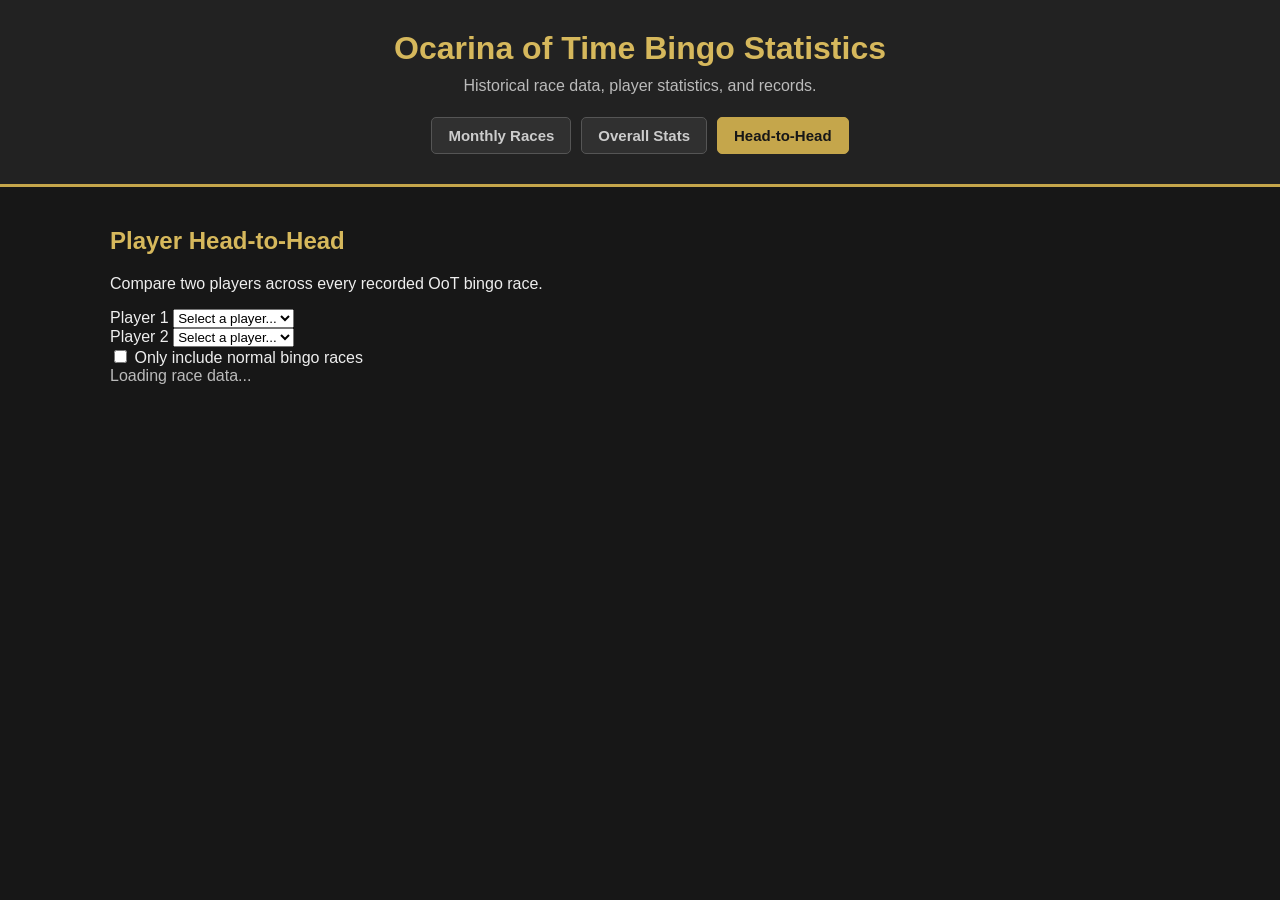
==== head_to_head.html @ 8124c6c6 "Add head-to-head statistics page" ====
<!DOCTYPE html>
<html lang="en">
<head>
    <meta charset="UTF-8">
    <meta name="viewport" content="width=device-width, initial-scale=1.0">
    <link rel="stylesheet" href="styles.css">
    <title>Head-to-Head | OoT Bingo Stats</title>
</head>
<body>
    <header>
        <h1>Ocarina of Time Bingo Statistics</h1>
        <p>Historical race data, player statistics, and records.</p>
        <nav class="site-nav" aria-label="Main navigation">
            <a href="index.html">Monthly Races</a>
            <a href="overall_stats.html">Overall Stats</a>
            <a href="head_to_head.html" class="active" aria-current="page">Head-to-Head</a>
        </nav>
    </header>

    <main>
        <h2>Player Head-to-Head</h2>
        <p class="h2h-intro">Compare two players across every recorded OoT bingo race.</p>

        <section class="h2h-controls" aria-label="Player comparison controls">
            <div class="h2h-player-select">
                <label for="player-one">Player 1</label>
                <select id="player-one">
                    <option value="">Select a player...</option>
                </select>
            </div>
            <div class="h2h-player-select">
                <label for="player-two">Player 2</label>
                <select id="player-two">
                    <option value="">Select a player...</option>
                </select>
            </div>
            <label class="h2h-checkbox" for="normal-only">
                <input type="checkbox" id="normal-only">
                <span>Only include normal bingo races</span>
            </label>
        </section>

        <div id="h2h-status" class="stats-message" aria-live="polite">Loading race data...</div>
        <section id="h2h-results" aria-live="polite"></section>
    </main>

    <script src="head_to_head.js"></script>
</body>
</html>
---- styles.css ----
/* General page styling */
* {
    box-sizing: border-box;
}

body {
    margin: 0;
    font-family: Arial, sans-serif;
    background-color: #171717;
    color: #eeeeee;
}

/* Header */
header {
    background-color: #222222;
    border-bottom: 3px solid #c5a64b;
    padding: 30px 20px;
    text-align: center;
}

header h1 {
    color: #d6b85c;
    margin: 0 0 10px;
    font-size: 32px;
}

header p {
    color: #bbbbbb;
    margin: 0;
}

/* Main content */
main {
    max-width: 1100px;
    margin: 40px auto;
    padding: 0 20px;
}

h2 {
    color: #d6b85c;
}


/* Monthly race statistics */

.year-section {
    margin-bottom: 45px;
}

.year-section h2 {
    font-size: 24px;
    margin-bottom: 18px;
    border-bottom: 1px solid #444444;
    padding-bottom: 8px;
}

.monthly-chart {
    display: flex;
    flex-direction: column;
    gap: 10px;
}

.month-row {
    display: grid;
    grid-template-columns: 110px 1fr 45px;
    align-items: center;
    gap: 12px;
}

.month-name {
    color: #cccccc;
    font-size: 14px;
}

.bar-container {
    background-color: #303030;
    height: 22px;
    border-radius: 4px;
    overflow: hidden;
}

.bar {
    height: 100%;
    background-color: #c5a64b;
    border-radius: 4px;
    transition: width 0.5s ease;
}

.race-count {
    text-align: right;
    font-size: 14px;
    color: #eeeeee;
    font-weight: bold;
}

/* Smaller screens */
@media (max-width: 600px) {
    .month-row {
        grid-template-columns: 85px 1fr 35px;
        gap: 8px;
    }
}



/* Fix monthly chart layout */

.monthly-chart {
    display: flex;
    flex-direction: column;
    gap: 8px;
    width: 100%;
}

.month-row {
    display: grid !important;
    grid-template-columns: 100px minmax(0, 1fr) 50px;
    align-items: center;
    gap: 12px;
    width: 100%;
}

.month-name {
    display: block;
    color: #cccccc;
    font-size: 14px;
}

.bar-container {
    display: block;
    width: 100%;
    height: 18px;
    background-color: #303030;
    border-radius: 3px;
    overflow: hidden;
}

.bar {
    display: block;
    height: 100%;
    background-color: #c5a64b;
    border-radius: 3px;
}

.race-count {
    display: block;
    text-align: right;
    color: #eeeeee;
    font-size: 14px;
    font-weight: bold;
}


/* Year selection buttons */

.year-buttons {
    display: flex;
    flex-wrap: wrap;
    gap: 8px;
    margin-bottom: 25px;
}

.year-buttons button {
    background-color: #303030;
    color: #cccccc;
    border: 1px solid #444444;
    border-radius: 5px;
    padding: 9px 16px;
    font-size: 15px;
    font-weight: bold;
    cursor: pointer;
    transition: background-color 0.2s, color 0.2s;
}

.year-buttons button:hover {
    background-color: #484848;
    color: #ffffff;
}

.year-buttons button.active {
    background-color: #c5a64b;
    color: #171717;
    border-color: #c5a64b;
}

/* Selected year heading */

#year-chart h2 {
    margin-bottom: 20px;
    font-size: 24px;
}

/* Annual total */

.year-total {
    display: flex;
    justify-content: space-between;
    align-items: center;
    margin-top: 25px;
    padding: 15px 5px;
    border-top: 2px solid #c5a64b;
    font-size: 17px;
    color: #eeeeee;
}

.year-total strong {
    color: #d6b85c;
    font-size: 24px;
}


/* Year selection buttons */
.year-buttons button {
    appearance: none;
    -webkit-appearance: none;
    background: #303030 !important;
    color: #cccccc !important;
    border: 1px solid #555555 !important;
    border-radius: 5px;
    padding: 10px 18px;
    font-size: 16px;
    font-weight: bold;
    cursor: pointer;
}

.year-buttons button:hover {
    background: #484848 !important;
    color: #ffffff !important;
}

.year-buttons button.active {
    background: #c5a64b !important;
    color: #171717 !important;
    border-color: #c5a64b !important;
}

/* Annual total */
.year-total {
    display: flex;
    justify-content: flex-end;
    align-items: center;
    gap: 18px;
    width: 100%;
    margin-top: 35px;
    padding: 20px 5px;
    border-top: 2px solid #c5a64b;
    color: #d6b85c;
    font-size: 22px;
    font-weight: bold;
    text-align: right;
}

.year-total strong {
    color: #d6b85c;
    font-size: 30px;
    font-weight: bold;
}



/* Main site navigation */
.site-nav {
    display: flex;
    justify-content: center;
    flex-wrap: wrap;
    gap: 10px;
    margin-top: 22px;
}
.site-nav a {
    color: #cccccc;
    background: #303030;
    border: 1px solid #555555;
    border-radius: 5px;
    padding: 9px 16px;
    font-size: 15px;
    font-weight: bold;
    text-decoration: none;
    transition: background-color 0.2s, color 0.2s;
}
.site-nav a:hover { background: #484848; color: #ffffff; }
.site-nav a.active { background: #c5a64b; color: #171717; border-color: #c5a64b; }

/* Overall statistics page */
.stats-grid {
    display: grid;
    grid-template-columns: repeat(auto-fit, minmax(210px, 1fr));
    gap: 16px;
    margin-top: 24px;
}
.stat-card {
    min-height: 120px;
    padding: 20px;
    background: #222222;
    border: 1px solid #3b3b3b;
    border-top: 3px solid #c5a64b;
    border-radius: 6px;
}
.stat-label { color: #bbbbbb; font-size: 14px; margin-bottom: 12px; }
.stat-value {
    color: #d6b85c;
    font-size: 28px;
    font-weight: bold;
    font-variant-numeric: tabular-nums;
}
.stat-detail { color: #999999; font-size: 12px; margin-top: 7px; }
.stats-note { color: #aaaaaa; font-size: 13px; line-height: 1.5; margin: 18px 2px 35px; }
.race-type-section { margin-top: 30px; }
.race-type-section h3 {
    color: #d6b85c;
    font-size: 22px;
    margin-bottom: 20px;
    border-bottom: 1px solid #444444;
    padding-bottom: 9px;
}
.race-type-list { display: flex; flex-direction: column; gap: 11px; }
.race-type-row {
    display: grid;
    grid-template-columns: max-content max-content;
    align-items: center;
    justify-content: start;
    column-gap: 24px;
}
.race-type-name { color: #cccccc; font-size: 14px; }
.race-type-bar-container {
    height: 18px;
    background: #303030;
    border-radius: 3px;
    overflow: hidden;
}
.race-type-bar { height: 100%; background: #c5a64b; border-radius: 3px; }
.race-type-count {
    color: #eeeeee;
    font-size: 14px;
    font-weight: bold;
    text-align: right;
    font-variant-numeric: tabular-nums;
}
.stats-message { color: #bbbbbb; }
@media (max-width: 600px) {
    .race-type-row { grid-template-columns: 85px minmax(0, 1fr) 50px; gap: 8px; }
    .stat-value { font-size: 24px; }
}


/* Clickable largest-race statistic */
.stat-card-link {
    display: block;
    color: inherit;
    text-decoration: none;
    cursor: pointer;
    transition: border-color 0.2s, background-color 0.2s, transform 0.2s;
}
.stat-card-link:hover {
    background-color: #292929;
    border-color: #c5a64b;
    transform: translateY(-2px);
}
.stat-card-link:focus-visible {
    outline: 2px solid #d6b85c;
    outline-offset: 3px;
}
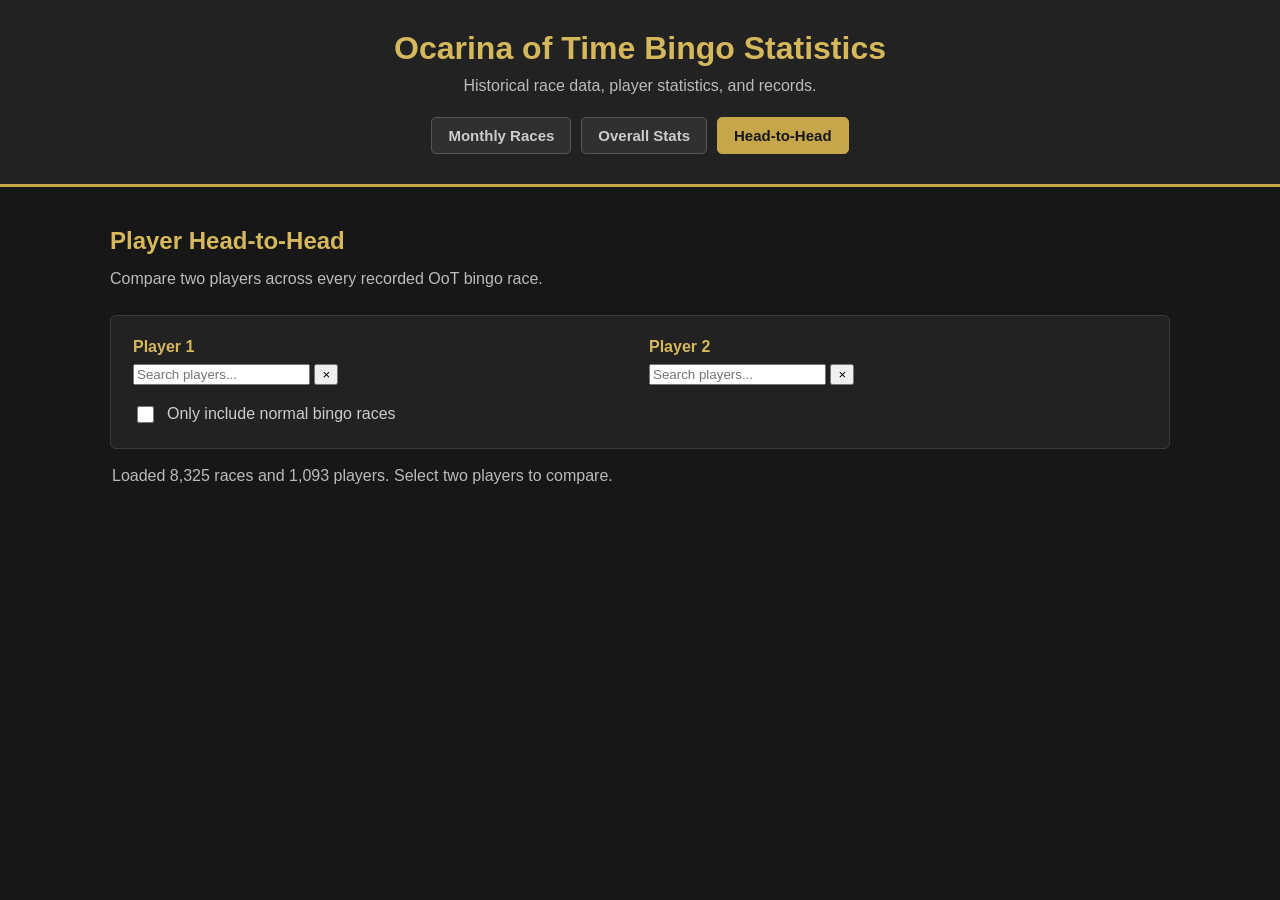
==== commit d16aadf1: "Replace player dropdowns with searchable autocomplete inputs" ====
--- a/head_to_head.html
+++ b/head_to_head.html
@@ -22,17 +22,23 @@
         <p class="h2h-intro">Compare two players across every recorded OoT bingo race.</p>
 
         <section class="h2h-controls" aria-label="Player comparison controls">
-            <div class="h2h-player-select">
+            <div class="h2h-player-select h2h-autocomplete" data-player="one">
                 <label for="player-one">Player 1</label>
-                <select id="player-one">
-                    <option value="">Select a player...</option>
-                </select>
+                <div class="h2h-input-wrap">
+                    <input id="player-one" type="text" placeholder="Search players..." autocomplete="off"
+                        role="combobox" aria-autocomplete="list" aria-expanded="false" aria-controls="player-one-options">
+                    <button type="button" class="h2h-clear" aria-label="Clear Player 1" title="Clear">×</button>
+                </div>
+                <ul id="player-one-options" class="h2h-suggestions" role="listbox" hidden></ul>
             </div>
-            <div class="h2h-player-select">
+            <div class="h2h-player-select h2h-autocomplete" data-player="two">
                 <label for="player-two">Player 2</label>
-                <select id="player-two">
-                    <option value="">Select a player...</option>
-                </select>
+                <div class="h2h-input-wrap">
+                    <input id="player-two" type="text" placeholder="Search players..." autocomplete="off"
+                        role="combobox" aria-autocomplete="list" aria-expanded="false" aria-controls="player-two-options">
+                    <button type="button" class="h2h-clear" aria-label="Clear Player 2" title="Clear">×</button>
+                </div>
+                <ul id="player-two-options" class="h2h-suggestions" role="listbox" hidden></ul>
             </div>
             <label class="h2h-checkbox" for="normal-only">
                 <input type="checkbox" id="normal-only">
--- a/styles.css
+++ b/styles.css
@@ -360,3 +360,176 @@
     outline: 2px solid #d6b85c;
     outline-offset: 3px;
 }
+
+
+/* Head-to-head comparison page */
+.h2h-intro {
+    color: #bbbbbb;
+    margin-top: -8px;
+    line-height: 1.5;
+}
+.h2h-controls {
+    display: grid;
+    grid-template-columns: repeat(2, minmax(220px, 1fr));
+    gap: 18px;
+    align-items: end;
+    margin: 24px 0 18px;
+    padding: 22px;
+    background: #222222;
+    border: 1px solid #3b3b3b;
+    border-radius: 6px;
+}
+.h2h-player-select {
+    display: flex;
+    flex-direction: column;
+    gap: 8px;
+}
+.h2h-player-select label {
+    color: #d6b85c;
+    font-weight: bold;
+}
+.h2h-player-select select {
+    width: 100%;
+    min-height: 42px;
+    padding: 9px 12px;
+    color: #eeeeee;
+    background: #303030;
+    border: 1px solid #555555;
+    border-radius: 5px;
+    font-size: 15px;
+}
+.h2h-checkbox {
+    grid-column: 1 / -1;
+    display: flex;
+    align-items: center;
+    gap: 10px;
+    color: #cccccc;
+    cursor: pointer;
+}
+.h2h-checkbox input {
+    width: 17px;
+    height: 17px;
+    accent-color: #c5a64b;
+}
+#h2h-status {
+    min-height: 22px;
+    margin: 12px 2px 18px;
+}
+.h2h-summary-grid {
+    margin-top: 18px;
+}
+.h2h-stat-card {
+    min-height: 115px;
+}
+.h2h-highlights {
+    display: grid;
+    grid-template-columns: repeat(2, minmax(0, 1fr));
+    gap: 16px;
+    margin: 22px 0 32px;
+}
+.h2h-highlight {
+    padding: 20px;
+    background: #222222;
+    border: 1px solid #3b3b3b;
+    border-top: 3px solid #c5a64b;
+    border-radius: 6px;
+    min-width: 0;
+}
+.h2h-highlight h3,
+.h2h-table-section h3 {
+    color: #d6b85c;
+    margin: 0 0 14px;
+    font-size: 19px;
+}
+.h2h-highlight-result {
+    color: #eeeeee;
+    font-size: 22px;
+    font-weight: bold;
+    margin-bottom: 8px;
+    overflow-wrap: anywhere;
+}
+.h2h-highlight-detail,
+.h2h-muted {
+    color: #aaaaaa;
+    font-size: 13px;
+    line-height: 1.5;
+}
+.h2h-highlight-link {
+    margin-top: 12px;
+}
+.h2h-race-link {
+    color: #d6b85c;
+    text-decoration: underline;
+    text-underline-offset: 2px;
+}
+.h2h-race-link:hover {
+    color: #f0d77d;
+}
+.h2h-table-section {
+    margin-top: 28px;
+}
+.h2h-table-wrap {
+    width: 100%;
+    overflow-x: auto;
+    border: 1px solid #3b3b3b;
+    border-radius: 6px;
+}
+.h2h-table {
+    width: 100%;
+    min-width: 1050px;
+    border-collapse: collapse;
+    background: #222222;
+    font-size: 13px;
+    font-variant-numeric: tabular-nums;
+}
+.h2h-table th,
+.h2h-table td {
+    padding: 11px 12px;
+    text-align: left;
+    border-bottom: 1px solid #3b3b3b;
+    white-space: nowrap;
+}
+.h2h-table th {
+    color: #d6b85c;
+    background: #2b2b2b;
+    font-weight: bold;
+}
+.h2h-table tbody tr:hover {
+    background: #2b2b2b;
+}
+.h2h-table tbody tr:last-child td {
+    border-bottom: 0;
+}
+.h2h-player-one {
+    color: #d6b85c;
+    font-weight: bold;
+}
+.h2h-player-two {
+    color: #eeeeee;
+    font-weight: bold;
+}
+.h2h-tie {
+    color: #bbbbbb;
+    font-weight: bold;
+}
+.h2h-table-note {
+    color: #999999;
+    font-size: 12px;
+    line-height: 1.5;
+    margin-top: 12px;
+}
+.h2h-error {
+    color: #ff9999;
+}
+@media (max-width: 650px) {
+    .h2h-controls {
+        grid-template-columns: 1fr;
+        padding: 16px;
+    }
+    .h2h-checkbox {
+        grid-column: 1;
+    }
+    .h2h-highlights {
+        grid-template-columns: 1fr;
+    }
+}
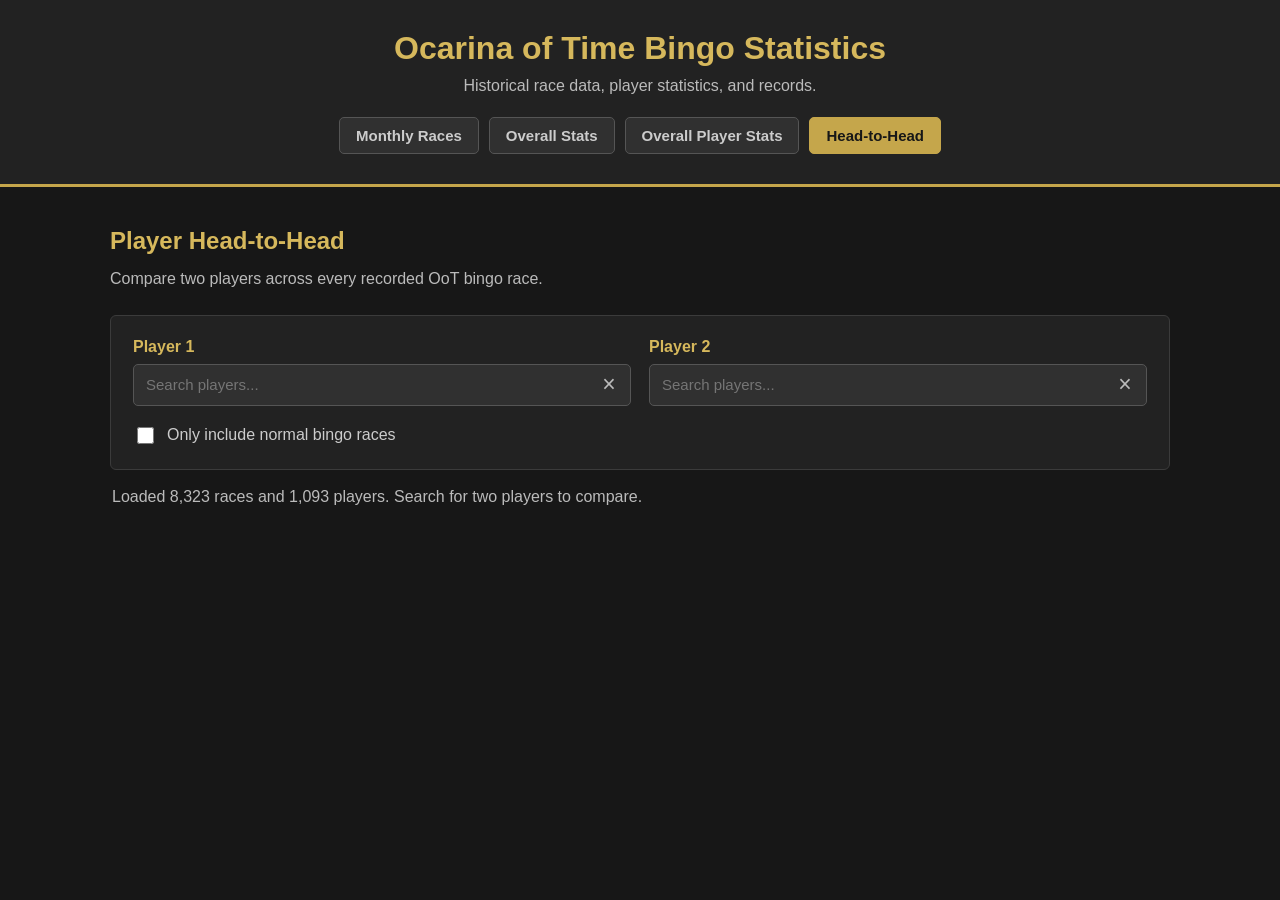
==== commit 39fc85d0: "Add Overall Player Stats to site navigation" ====
--- a/head_to_head.html
+++ b/head_to_head.html
@@ -13,6 +13,7 @@
         <nav class="site-nav" aria-label="Main navigation">
             <a href="index.html">Monthly Races</a>
             <a href="overall_stats.html">Overall Stats</a>
+            <a href="overall_player_stats.html">Overall Player Stats</a>
             <a href="head_to_head.html" class="active" aria-current="page">Head-to-Head</a>
         </nav>
     </header>
--- a/styles.css
+++ b/styles.css
@@ -533,3 +533,250 @@
         grid-template-columns: 1fr;
     }
 }
+
+
+/* Head-to-head player autocomplete */
+.h2h-input-wrap {
+    position: relative;
+    display: flex;
+    align-items: center;
+}
+.h2h-player-select input {
+    width: 100%;
+    min-height: 42px;
+    padding: 9px 42px 9px 12px;
+    color: #eeeeee;
+    background: #303030;
+    border: 1px solid #555555;
+    border-radius: 5px;
+    font-size: 15px;
+}
+.h2h-player-select input:focus {
+    outline: 2px solid #c5a64b;
+    outline-offset: 1px;
+    border-color: #c5a64b;
+}
+.h2h-clear {
+    position: absolute;
+    right: 8px;
+    width: 28px;
+    height: 28px;
+    padding: 0;
+    color: #bbbbbb;
+    background: transparent;
+    border: 0;
+    border-radius: 4px;
+    font-size: 23px;
+    line-height: 1;
+    cursor: pointer;
+}
+.h2h-clear:hover {
+    color: #ffffff;
+    background: #484848;
+}
+.h2h-suggestions {
+    position: absolute;
+    z-index: 20;
+    top: calc(100% + 4px);
+    left: 0;
+    right: 0;
+    max-height: 280px;
+    overflow-y: auto;
+    margin: 0;
+    padding: 4px;
+    list-style: none;
+    background: #252525;
+    border: 1px solid #666666;
+    border-radius: 5px;
+    box-shadow: 0 8px 18px rgba(0, 0, 0, 0.45);
+}
+.h2h-suggestion,
+.h2h-no-suggestions {
+    padding: 9px 10px;
+    border-radius: 3px;
+    color: #eeeeee;
+    font-size: 14px;
+}
+.h2h-suggestion {
+    cursor: pointer;
+}
+.h2h-suggestion:hover,
+.h2h-suggestion.active {
+    color: #171717;
+    background: #c5a64b;
+}
+.h2h-no-suggestions {
+    color: #999999;
+}
+
+
+/* Keep autocomplete menus anchored to their own search fields */
+.h2h-autocomplete {
+    position: relative;
+    min-width: 0;
+}
+.h2h-autocomplete:focus-within {
+    z-index: 30;
+}
+.h2h-suggestions {
+    top: calc(100% + 4px);
+    left: 0;
+    right: 0;
+    width: 100%;
+    max-height: 280px;
+    overflow-y: auto;
+}
+
+
+/* Overall stats breakdown toggle buttons */
+.breakdown-tabs {
+    display: flex;
+    gap: 10px;
+    margin-top: 30px;
+    padding-bottom: 14px;
+    border-bottom: 1px solid #444444;
+}
+
+.breakdown-tabs button {
+    appearance: none;
+    background: #303030;
+    color: #cccccc;
+    border: 1px solid #555555;
+    border-radius: 5px;
+    padding: 9px 16px;
+    font-size: 15px;
+    font-weight: bold;
+    cursor: pointer;
+    transition: background-color 0.2s, color 0.2s;
+}
+
+.breakdown-tabs button:hover {
+    background: #484848;
+    color: #ffffff;
+}
+
+.breakdown-tabs button.active {
+    background: #c5a64b;
+    color: #171717;
+    border-color: #c5a64b;
+}
+
+/* Selected breakdown */
+.breakdown-content {
+    margin-top: 22px;
+}
+
+.breakdown-content .race-type-section {
+    margin-top: 0;
+}
+
+/* Align all counts in a consistent left-justified column */
+.race-type-row {
+    display: grid;
+    grid-template-columns: max-content max-content;
+    justify-content: start;
+    align-items: center;
+    column-gap: 24px;
+}
+
+.race-type-count {
+    text-align: left;
+    font-variant-numeric: tabular-nums;
+}
+
+/* Keep the same alignment on smaller screens */
+@media (max-width: 600px) {
+    .race-type-row {
+        grid-template-columns: max-content max-content;
+        column-gap: 20px;
+    }
+}
+
+
+
+/* Overall player statistics table */
+.player-stats-summary {
+    color: #bbbbbb;
+    margin: 18px 2px;
+}
+.player-stats-table-wrap {
+    margin-top: 18px;
+}
+.player-stats-table {
+    min-width: 1180px;
+}
+.player-stats-table th {
+    white-space: nowrap;
+}
+.player-stats-sort {
+    appearance: none;
+    padding: 0;
+    color: inherit;
+    background: transparent;
+    border: 0;
+    font: inherit;
+    font-weight: bold;
+    text-align: left;
+    cursor: pointer;
+}
+.player-stats-sort:hover {
+    color: #ffffff;
+}
+.player-stats-sort:focus-visible {
+    outline: 2px solid #d6b85c;
+    outline-offset: 4px;
+}
+.player-stats-table td {
+    font-variant-numeric: tabular-nums;
+}
+.player-stats-name {
+    color: #d6b85c;
+    font-weight: bold;
+}
+.player-stats-empty {
+    text-align: center !important;
+    color: #aaaaaa;
+    padding: 28px !important;
+}
+.player-stats-pagination {
+    display: flex;
+    align-items: center;
+    justify-content: space-between;
+    gap: 14px;
+    margin-top: 18px;
+}
+.player-stats-page-button {
+    appearance: none;
+    padding: 9px 16px;
+    color: #cccccc;
+    background: #303030;
+    border: 1px solid #555555;
+    border-radius: 5px;
+    font-size: 14px;
+    font-weight: bold;
+    cursor: pointer;
+}
+.player-stats-page-button:hover:not(:disabled) {
+    color: #ffffff;
+    background: #484848;
+}
+.player-stats-page-button:disabled {
+    opacity: 0.4;
+    cursor: not-allowed;
+}
+.player-stats-page-label {
+    color: #bbbbbb;
+    font-size: 13px;
+    text-align: center;
+    font-variant-numeric: tabular-nums;
+}
+@media (max-width: 600px) {
+    .player-stats-pagination {
+        flex-wrap: wrap;
+        justify-content: center;
+    }
+    .player-stats-page-label {
+        order: -1;
+        width: 100%;
+    }
+}
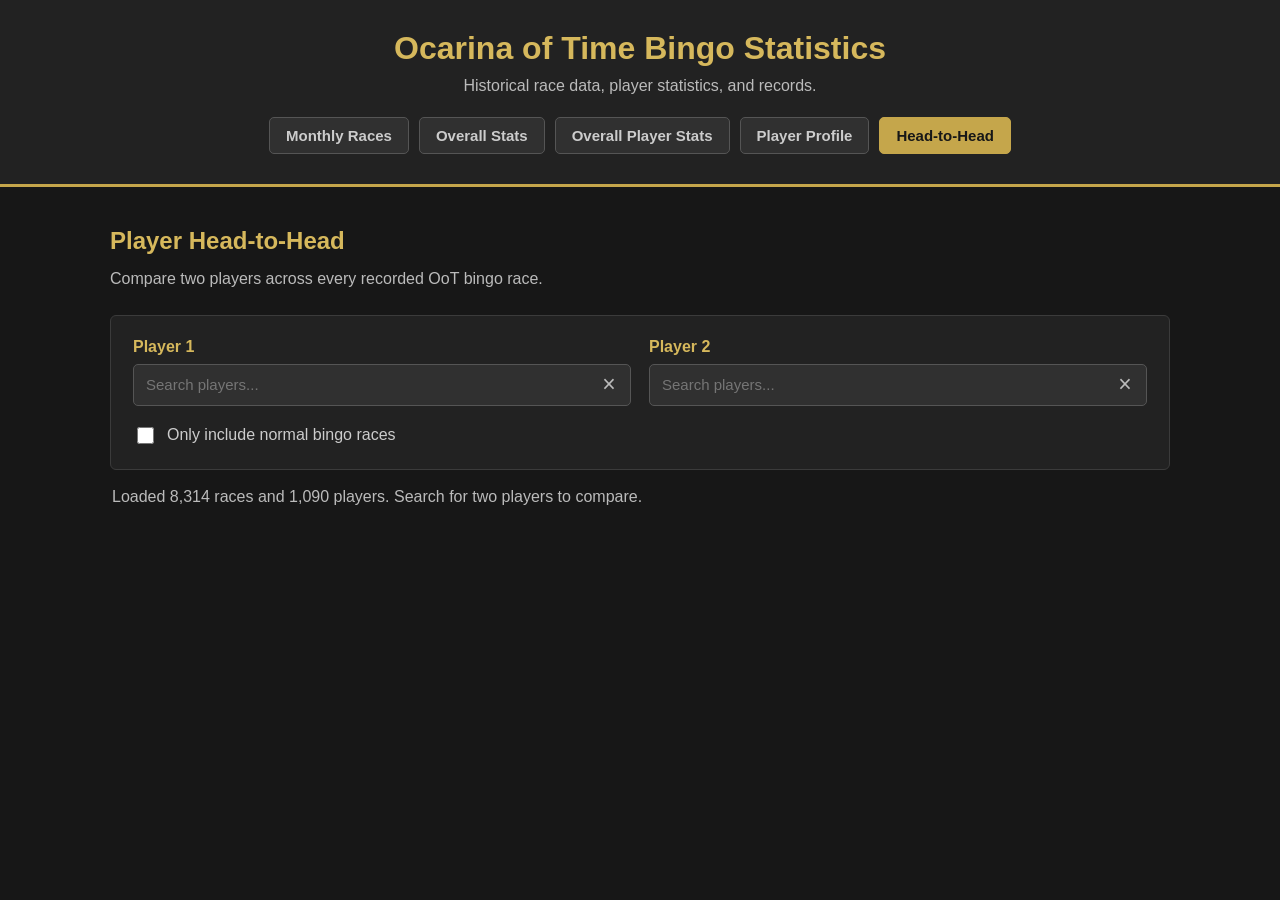
==== commit b94d7daf: "Add Player Profile to site navigation" ====
--- a/head_to_head.html
+++ b/head_to_head.html
@@ -14,6 +14,7 @@
             <a href="index.html">Monthly Races</a>
             <a href="overall_stats.html">Overall Stats</a>
             <a href="overall_player_stats.html">Overall Player Stats</a>
+            <a href="player_profile.html">Player Profile</a>
             <a href="head_to_head.html" class="active" aria-current="page">Head-to-Head</a>
         </nav>
     </header>
--- a/styles.css
+++ b/styles.css
@@ -700,13 +700,36 @@
     margin: 18px 2px;
 }
 .player-stats-table-wrap {
-    margin-top: 18px;
+    margin-top: 12px;
+    overflow-x: auto;
+    position: relative;
 }
 .player-stats-table {
-    min-width: 1180px;
-}
+    width: max-content;
+    min-width: 100%;
+    table-layout: auto;
+    font-size: 12px;
+}
+.player-stats-table th,
+.player-stats-table td {
+    padding: 9px 8px;
+}
+.player-stats-table th[data-column-key="player"] { width: 160px; }
+.player-stats-table th[data-column-key="bingosEntered"] { width: 85px; }
+.player-stats-table th[data-column-key="completions"] { width: 90px; }
+.player-stats-table th[data-column-key="forfeits"] { width: 65px; }
+.player-stats-table th[data-column-key="completionPercent"] { width: 95px; }
+.player-stats-table th[data-column-key="wins"] { width: 65px; }
+.player-stats-table th[data-column-key="winPercent"] { width: 75px; }
+.player-stats-table th[data-column-key="top3Finishes"] { width: 85px; }
+.player-stats-table th[data-column-key="totalTimeSeconds"] { width: 130px; }
+.player-stats-table th[data-column-key$="TimeSeconds"] { min-width: 115px; }
+.player-stats-table th[data-column-key="blanks"],
+.player-stats-table th[data-column-key="blanksV7Plus"],
+.player-stats-table th[data-column-key="snipes"],
+.player-stats-table th[data-column-key="sniped"] { width: 75px; }
 .player-stats-table th {
-    white-space: nowrap;
+    white-space: normal;
 }
 .player-stats-sort {
     appearance: none;
@@ -717,6 +740,8 @@
     font: inherit;
     font-weight: bold;
     text-align: left;
+    white-space: pre-line;
+    line-height: 1.2;
     cursor: pointer;
 }
 .player-stats-sort:hover {
@@ -728,6 +753,22 @@
 }
 .player-stats-table td {
     font-variant-numeric: tabular-nums;
+}
+.player-stats-table th:first-child,
+.player-stats-table td:first-child {
+    position: sticky;
+    left: 0;
+}
+.player-stats-table th:first-child {
+    z-index: 3;
+    background: #2b2b2b;
+}
+.player-stats-table td:first-child {
+    z-index: 1;
+    background: #222222;
+}
+.player-stats-table tbody tr:hover td:first-child {
+    background: #2b2b2b;
 }
 .player-stats-name {
     color: #d6b85c;
@@ -743,16 +784,16 @@
     align-items: center;
     justify-content: space-between;
     gap: 14px;
-    margin-top: 18px;
+    margin: 12px 0;
 }
 .player-stats-page-button {
     appearance: none;
-    padding: 9px 16px;
+    padding: 8px 14px;
     color: #cccccc;
     background: #303030;
     border: 1px solid #555555;
     border-radius: 5px;
-    font-size: 14px;
+    font-size: 13px;
     font-weight: bold;
     cursor: pointer;
 }
@@ -766,7 +807,7 @@
 }
 .player-stats-page-label {
     color: #bbbbbb;
-    font-size: 13px;
+    font-size: 12px;
     text-align: center;
     font-variant-numeric: tabular-nums;
 }
@@ -780,3 +821,122 @@
         width: 100%;
     }
 }
+
+
+/* Synchronized horizontal scrollbar above the overall player stats table */
+.player-stats-top-scrollbar {
+    width: 100%;
+    height: 16px;
+    overflow-x: auto;
+    overflow-y: hidden;
+    margin-top: 2px;
+    background: #222222;
+    border: 1px solid #3b3b3b;
+    border-bottom: 0;
+    border-radius: 6px 6px 0 0;
+}
+.player-stats-top-scrollbar-inner {
+    height: 1px;
+}
+.player-stats-top-scrollbar + .player-stats-table-wrap {
+    margin-top: 0;
+    border-top-left-radius: 0;
+    border-top-right-radius: 0;
+}
+
+
+/* Overall player statistics filters and column selector */
+.player-stats-controls {
+    display: grid;
+    grid-template-columns: minmax(180px, 220px) minmax(0, 1fr);
+    gap: 18px;
+    margin: 22px 0 18px;
+    padding: 20px;
+    background: #222222;
+    border: 1px solid #3b3b3b;
+    border-radius: 6px;
+}
+.player-stats-control-group {
+    display: flex;
+    flex-direction: column;
+    gap: 9px;
+    min-width: 0;
+}
+.player-stats-control-group > label,
+.player-stats-control-label {
+    color: #d6b85c;
+    font-weight: bold;
+}
+.player-stats-select {
+    width: 100%;
+    min-height: 40px;
+    padding: 8px 10px;
+    color: #eeeeee;
+    background: #303030;
+    border: 1px solid #555555;
+    border-radius: 5px;
+    font-size: 14px;
+}
+.player-stats-version-options {
+    display: flex;
+    flex-direction: column;
+    gap: 10px;
+}
+.player-stats-version-list,
+.player-stats-column-options {
+    display: flex;
+    flex-wrap: wrap;
+    gap: 9px 15px;
+}
+.player-stats-version-list {
+    max-height: 150px;
+    overflow-y: auto;
+    padding: 10px;
+    background: #1b1b1b;
+    border: 1px solid #3b3b3b;
+    border-radius: 5px;
+}
+.player-stats-checkbox {
+    display: inline-flex;
+    align-items: center;
+    gap: 6px;
+    color: #cccccc;
+    font-size: 13px;
+    white-space: nowrap;
+    cursor: pointer;
+}
+.player-stats-checkbox input {
+    width: 15px;
+    height: 15px;
+    margin: 0;
+    accent-color: #c5a64b;
+}
+.player-stats-all-versions {
+    font-weight: bold;
+}
+.player-stats-column-details {
+    grid-column: 1 / -1;
+    border-top: 1px solid #444444;
+    padding-top: 14px;
+}
+.player-stats-column-details summary {
+    color: #d6b85c;
+    font-weight: bold;
+    cursor: pointer;
+}
+.player-stats-column-options {
+    margin-top: 12px;
+}
+.player-stats-muted {
+    color: #999999;
+    font-size: 13px;
+}
+@media (max-width: 650px) {
+    .player-stats-controls {
+        grid-template-columns: 1fr;
+        padding: 16px;
+    }
+    .player-stats-column-details {
+        grid-column: 1;
+    }
+}
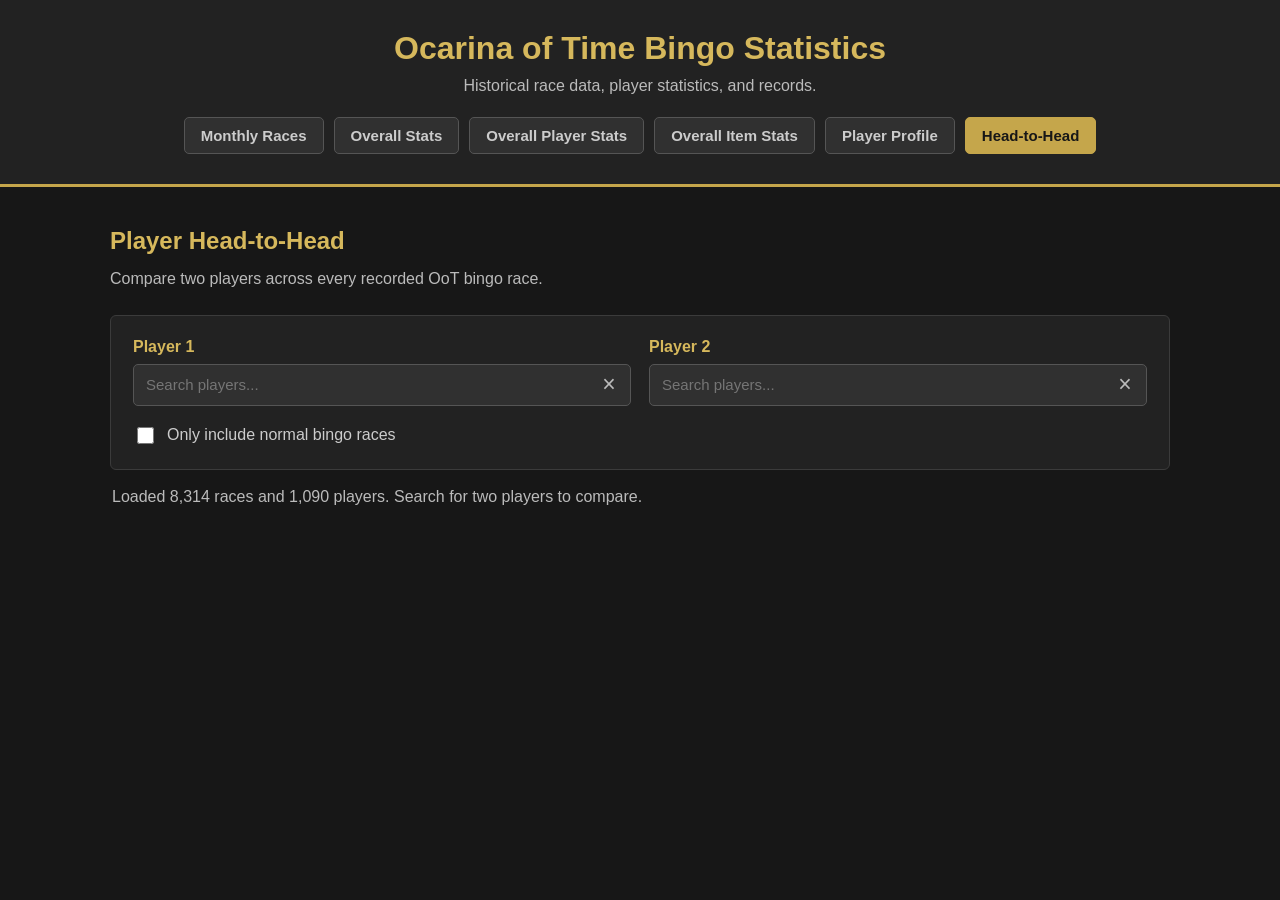
==== commit 3c7ffe59: "Add Overall Item Stats to site navigation" ====
--- a/head_to_head.html
+++ b/head_to_head.html
@@ -14,6 +14,7 @@
             <a href="index.html">Monthly Races</a>
             <a href="overall_stats.html">Overall Stats</a>
             <a href="overall_player_stats.html">Overall Player Stats</a>
+            <a href="overall_itemstats.html">Overall Item Stats</a>
             <a href="player_profile.html">Player Profile</a>
             <a href="head_to_head.html" class="active" aria-current="page">Head-to-Head</a>
         </nav>
